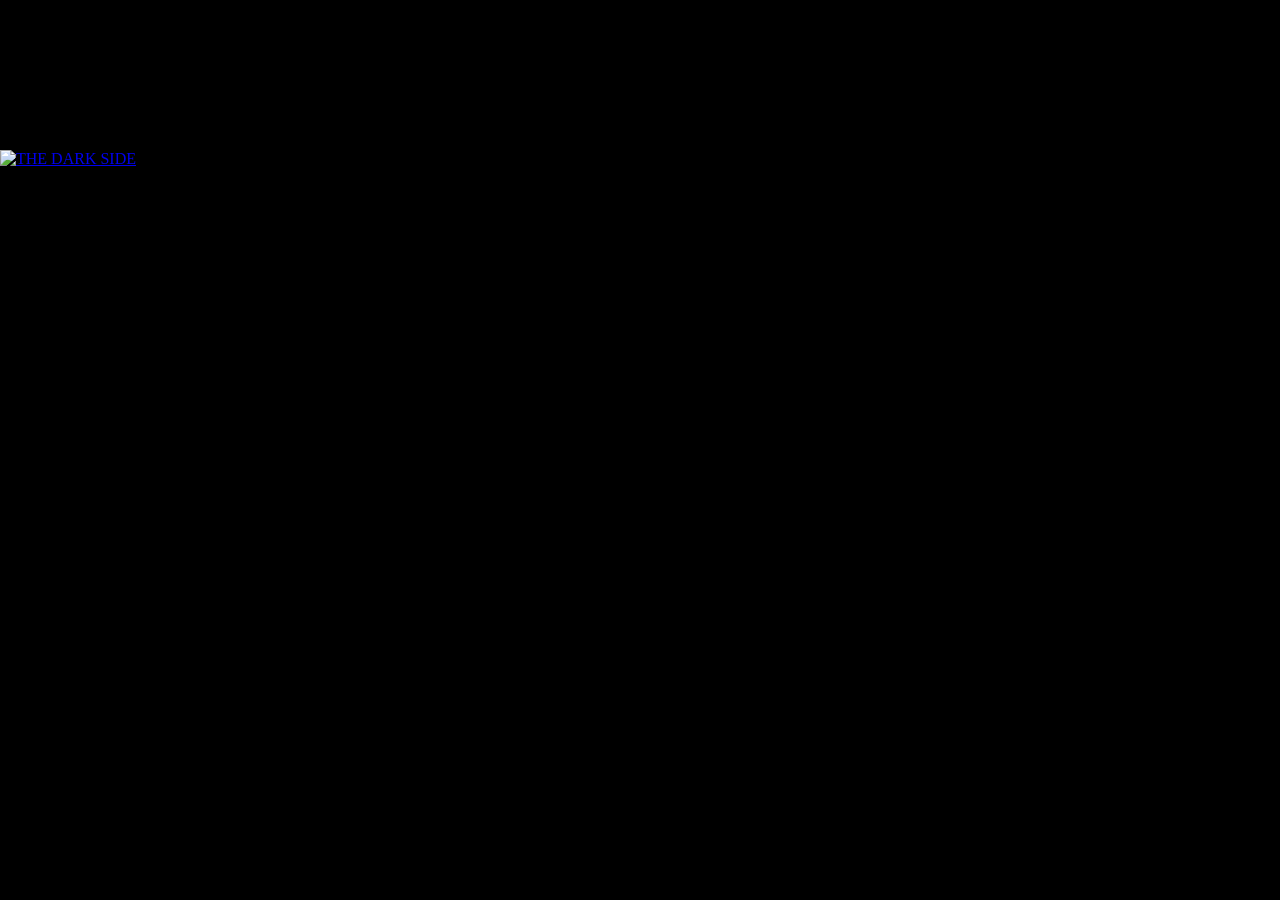
==== index.html @ ee8bd0e7 "Add files via upload" ====
<!DOCTYPE html>
<html lang="en">
<head>
  <meta charset="UTF-8" />
  <meta name="viewport" content="width=device-width, initial-scale=1.0"/>
  <title>The 1 Hour Website Build with Sean K!!!</title>
  <link rel="stylesheet" href="styles.css" />
</head>

<header>
    <a href="theForce.html" class="invisible-link"></a>

    </header>

<body>

    <a href="theDarkSide.html"><img src="./media/bigAssDeathStar.png" alt="THE DARK SIDE"></a>

    
        <div id="sw">	
        <div id="sw-intro">
            A long time ago, in a galaxy far, far away...
        </div>
    
        <div>
            <img id="sw-logo"  src="./media/transpBuild.png" alt="Star Wars">
        </div>
    
        <div id="sw-crawl">
    <div id="sw-crawl-episode-number">Episode IV</div>
    <div id="sw-crawl-episode-title">A NEW CODE</div>
    <div id="sw-crawl-episode-text">
        <p>
            It is a period of civil war. Rebel spaceships, striking from a hidden base, have won their first victory against the evil Galactic Empire.
        </p>
        <p>
            Sides must be chosen. You must decide which path is right for you. The universe depends on it! You must scower the galaxy to find which path you will take.        
        </p>		
        <p>
            Search through the 1 Hour Website Galaxy and look for the hidden links. From there, you must follow the path that you have chosen...or did it choose you?
        </p>
        <p>
            Is the Force strong with you? Or is your inner Vader waiting to come out? Find the hidden links and follow the spec sheets! May the Force be with you all!!        
        </p>
    </div>
</div>
</div>

</body>
</html>
---- styles.css ----
header {
	margin: 50px;
	height: 50px;
}

#deathStar {
	margin-top: 50%;
	margin-left: 50%;
}

.invisible-link {
	display: block;
	position: absolute;
	top: 100px;
	right: 100px;
	width: 200px;
	height: 100px;
	background: transparent;
	text-decoration: none;
	z-index: 9999;
  }

body {
	background: #000 url(./media/theStars.jpg);
	color: white;
	margin: 0;
	width: 100%;
}

#sw-intro {
	font-family: "Franklin Gothic Book";
  position: absolute;
	width: 500px;
  top: 50%;
	left: 50%;
	opacity: 0;
  transform: translateX(-50%) translateY(-50%);
	color: rgb(214, 211, 27);
	font-size: 40px;
	animation: intro 5s ease-in-out 1s;
}

#sw-logo {
	position:absolute; 
	top:0; 
	left:0; 
	height:100%; 
	width:100%;
	opacity: 0;
	animation: logo 12s linear 6s;
}

#sw-crawl {
	font-family: "Franklin Gothic";
	text-align: center;
	position: absolute;
	bottom: 0;
	opacity: 0;
	transform-origin: 50% 100%;
	transform: perspective(300px) rotateX(20deg);
	animation: crawl 60s linear 16s;
	overflow: hidden;
	width: 640px;
	left: calc(50% - 320px);
	color: rgb(252, 223, 43);
}

#sw-crawl-episode-number {
	font-size: 50px;
	margin-bottom: 20px;
}

#sw-crawl-episode-title  {
	font-size: 100px;
  transform: scaleX(0.5);
}

#sw-crawl-episode-text {
	text-align: justify;
	font-size: 50px;
	width: 640px;
	margin: auto;
}

@keyframes crawl {
	0% { top: 100%; opacity: 1;}
	99% { opacity: 1;}
	100% { top: -1500px; opacity: 0}
}

@keyframes intro {
	0% { opacity: 0; }  
	25% { opacity: 1; } 
	75% { opacity: 1; } 
	100% { opacity: 0; }
}

@keyframes logo {
	0% { transform: scale(1); opacity: 1;}  
	85% { opacity: 1;}
	100% { transform: scale(0); opacity: 0;} 
}
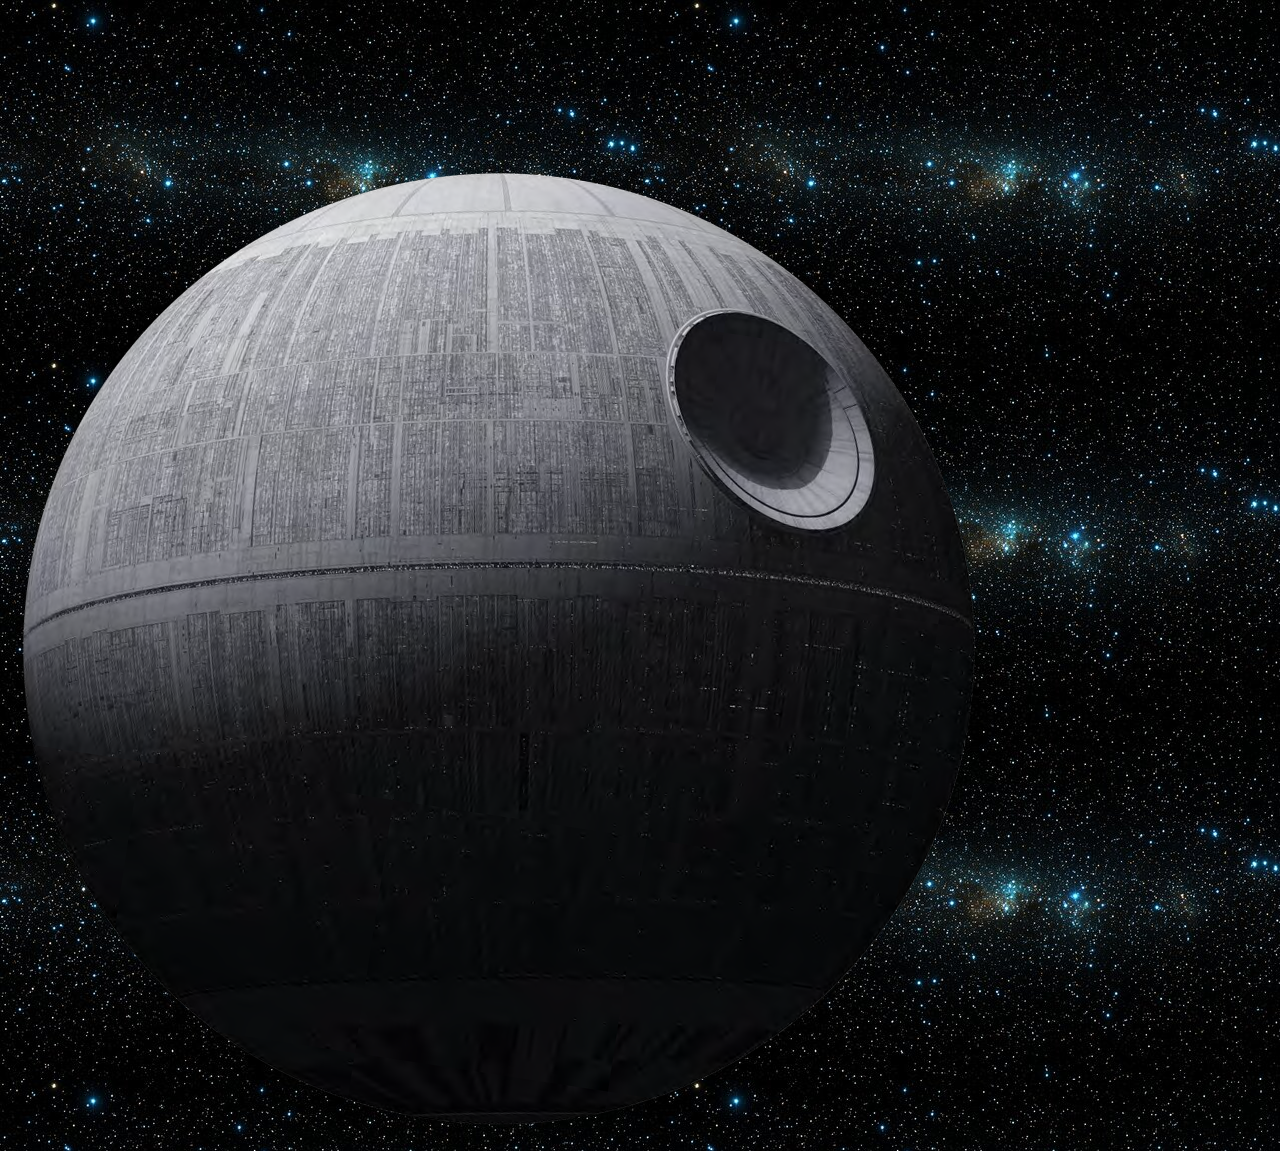
==== commit e9e36476: "Update index.html Minor changes" ====
--- a/index.html
+++ b/index.html
@@ -9,12 +9,11 @@
 
 <header>
     <a href="theForce.html" class="invisible-link"></a>
-
-    </header>
+</header>
 
 <body>
 
-    <a href="theDarkSide.html"><img src="./media/bigAssDeathStar.png" alt="THE DARK SIDE"></a>
+    <a href="theDarkSide.html"><img src="/media/bigAssDeathStar.png" alt="THE DARK SIDE"></a>
 
     
         <div id="sw">	
@@ -23,7 +22,7 @@
         </div>
     
         <div>
-            <img id="sw-logo"  src="./media/transpBuild.png" alt="Star Wars">
+            <img id="sw-logo"  src="/media/transpBuild.png" alt="Star Wars">
         </div>
     
         <div id="sw-crawl">
@@ -47,4 +46,4 @@
 </div>
 
 </body>
-</html>+</html>
